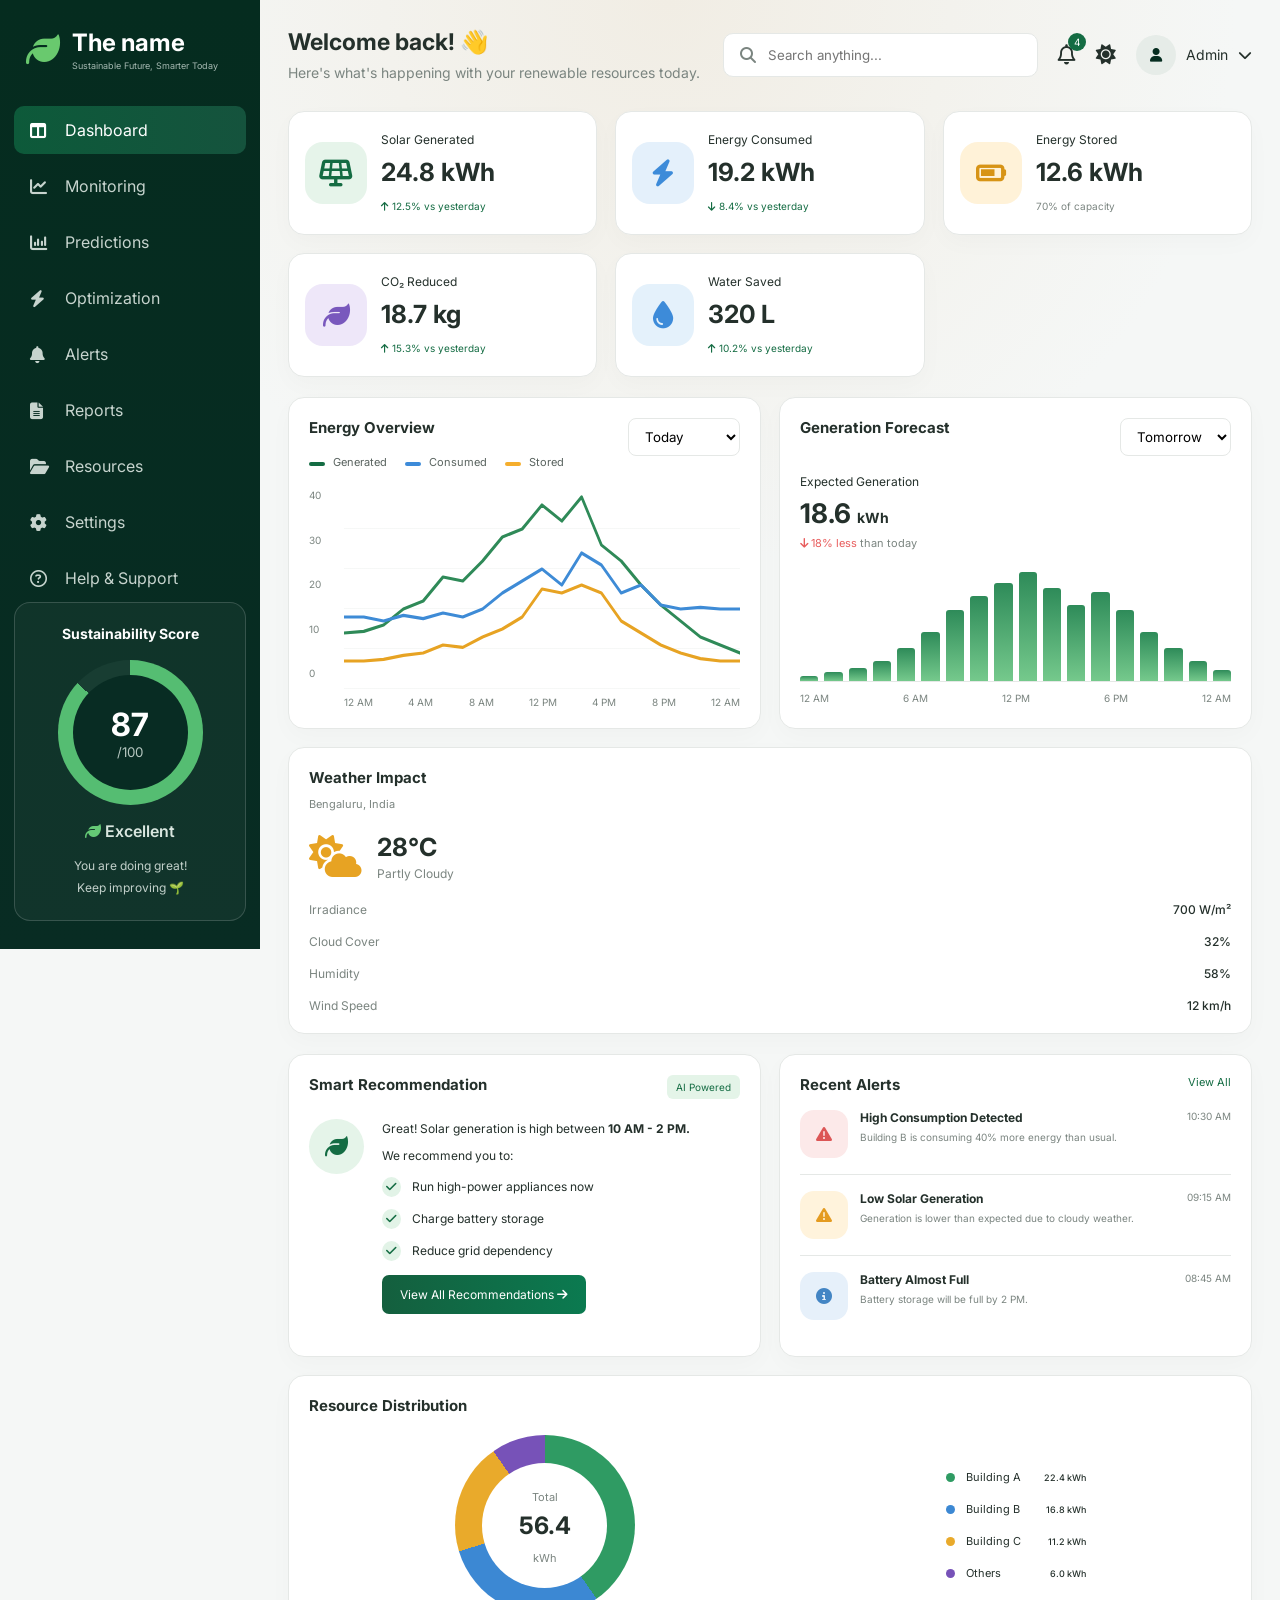
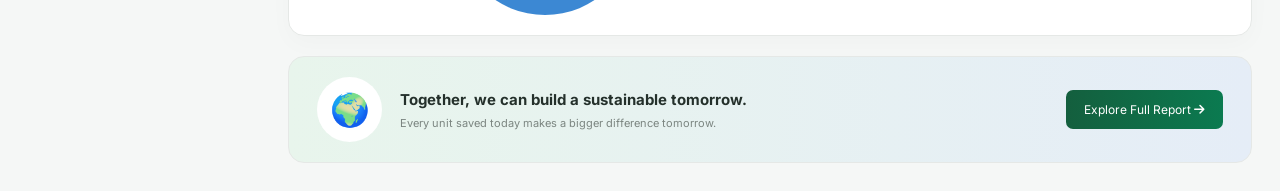
==== index.html @ 78ef34eb "First commit This is  our first commit" ====
<!DOCTYPE html>
<html lang="en">
<head>
  <meta charset="UTF-8">
  <meta name="viewport" content="width=device-width, initial-scale=1.0">

  <title>Dashboard</title>

  <link rel="preconnect" href="https://fonts.googleapis.com">
  <link rel="preconnect" href="https://fonts.gstatic.com" crossorigin>

  <link
    href="https://fonts.googleapis.com/css2?family=Inter:wght@400;500;600;700;800&display=swap"
    rel="stylesheet"
  >

  <link
    rel="stylesheet"
    href="https://cdnjs.cloudflare.com/ajax/libs/font-awesome/6.5.2/css/all.min.css"
  >

  <link rel="stylesheet" href="style.css">
</head>

<body>

  <!-- SIDEBAR -->
  <aside class="sidebar">

    <button class="close-sidebar" id="closeSidebar" aria-label="Close sidebar">
      <i class="fa-solid fa-xmark"></i>
    </button>

    <div class="logo">
      <div class="logo-icon">
        <i class="fa-solid fa-leaf"></i>
      </div>

      <div>
        <h2>The name</h2>
        <p>Sustainable Future, Smarter Today</p>
      </div>
    </div>

    <nav class="nav-menu">

      <a href="#" class="nav-item active">
        <i class="fa-solid fa-table-columns"></i>
        <span>Dashboard</span>
      </a>

      <a href="#" class="nav-item">
        <i class="fa-solid fa-chart-line"></i>
        <span>Monitoring</span>
      </a>

      <a href="#" class="nav-item">
        <i class="fa-solid fa-chart-column"></i>
        <span>Predictions</span>
      </a>

      <a href="#" class="nav-item">
        <i class="fa-solid fa-bolt"></i>
        <span>Optimization</span>
      </a>

      <a href="#" class="nav-item">
        <i class="fa-solid fa-bell"></i>
        <span>Alerts</span>
      </a>

      <a href="#" class="nav-item">
        <i class="fa-solid fa-file-lines"></i>
        <span>Reports</span>
      </a>

      <a href="#" class="nav-item">
        <i class="fa-solid fa-folder-open"></i>
        <span>Resources</span>
      </a>

      <a href="#" class="nav-item">
        <i class="fa-solid fa-gear"></i>
        <span>Settings</span>
      </a>

      <a href="#" class="nav-item">
        <i class="fa-regular fa-circle-question"></i>
        <span>Help & Support</span>
      </a>

    </nav>

    <div class="sustainability-card">

      <h3>Sustainability Score</h3>

      <div class="score-circle">
        <div class="score-inner">
          <span id="score">87</span>
          <small>/100</small>
        </div>
      </div>

      <div class="score-status">
        <i class="fa-solid fa-leaf"></i>
        Excellent
      </div>

      <p>
        You are doing great!<br>
        Keep improving 🌱
      </p>

    </div>

  </aside>


  <!-- MAIN CONTENT -->
  <main class="main-content">

    <!-- MOBILE CONTROLS -->
    <button class="mobile-menu-btn" id="openSidebar" aria-label="Open sidebar">
      <i class="fa-solid fa-bars"></i>
    </button>

    <!-- This overlay has NO active class by default -->
    <div class="sidebar-overlay" id="sidebarOverlay"></div>


    <!-- HEADER -->
    <header class="top-header">

      <div class="welcome-section">
        <h1>
          Welcome back!
          <span>👋</span>
        </h1>

        <p>
          Here's what's happening with your renewable resources today.
        </p>
      </div>


      <div class="header-actions">

        <div class="search-box">
          <i class="fa-solid fa-magnifying-glass"></i>
          <input type="text" placeholder="Search anything...">
        </div>


        <div class="icon-button notification">
          <i class="fa-regular fa-bell"></i>
          <span class="notification-count">4</span>
        </div>


        <div class="icon-button theme-icon">
          <i class="fa-solid fa-sun"></i>
        </div>


        <div class="profile">

          <div class="avatar">
            <i class="fa-solid fa-user"></i>
          </div>

          <span>Admin</span>

          <i class="fa-solid fa-chevron-down"></i>

        </div>

      </div>

    </header>


    <!-- STAT CARDS -->
    <section class="stats-grid">

      <div class="stat-card">

        <div class="stat-icon solar-icon">
          <i class="fa-solid fa-solar-panel"></i>
        </div>

        <div>
          <p>Solar Generated</p>
          <h2 id="solarGenerated">24.8 kWh</h2>

          <small class="positive">
            <i class="fa-solid fa-arrow-up"></i>
            12.5% vs yesterday
          </small>
        </div>

      </div>


      <div class="stat-card">

        <div class="stat-icon energy-icon">
          <i class="fa-solid fa-bolt"></i>
        </div>

        <div>
          <p>Energy Consumed</p>
          <h2 id="energyConsumed">19.2 kWh</h2>

          <small class="positive">
            <i class="fa-solid fa-arrow-down"></i>
            8.4% vs yesterday
          </small>
        </div>

      </div>


      <div class="stat-card">

        <div class="stat-icon storage-icon">
          <i class="fa-solid fa-battery-three-quarters"></i>
        </div>

        <div>
          <p>Energy Stored</p>
          <h2 id="energyStored">12.6 kWh</h2>

          <small>70% of capacity</small>
        </div>

      </div>


      <div class="stat-card">

        <div class="stat-icon carbon-icon">
          <i class="fa-solid fa-leaf"></i>
        </div>

        <div>
          <p>CO₂ Reduced</p>
          <h2 id="co2Reduced">18.7 kg</h2>

          <small class="positive">
            <i class="fa-solid fa-arrow-up"></i>
            15.3% vs yesterday
          </small>
        </div>

      </div>


      <div class="stat-card">

        <div class="stat-icon water-icon">
          <i class="fa-solid fa-droplet"></i>
        </div>

        <div>
          <p>Water Saved</p>
          <h2 id="waterSaved">320 L</h2>

          <small class="positive">
            <i class="fa-solid fa-arrow-up"></i>
            10.2% vs yesterday
          </small>
        </div>

      </div>

    </section>


    <!-- MIDDLE ROW -->
    <section class="dashboard-row">

      <!-- ENERGY OVERVIEW -->
      <div class="panel energy-overview">

        <div class="panel-header">

          <div>
            <h2>Energy Overview</h2>

            <div class="chart-legend">

              <span>
                <i class="legend generated"></i>
                Generated
              </span>

              <span>
                <i class="legend consumed"></i>
                Consumed
              </span>

              <span>
                <i class="legend stored"></i>
                Stored
              </span>

            </div>

          </div>

          <select>
            <option>Today</option>
            <option>Yesterday</option>
            <option>This Week</option>
          </select>

        </div>


        <div class="chart-placeholder">

          <div class="chart-y-axis">
            <span>40</span>
            <span>30</span>
            <span>20</span>
            <span>10</span>
            <span>0</span>
          </div>


          <div class="chart-area">

            <svg
              viewBox="0 0 600 250"
              preserveAspectRatio="none"
              class="energy-svg"
            >

              <polyline
                class="generated-line"
                points="
                0,180 30,178 60,170 90,150
                120,140 150,110 180,115 210,90
                240,60 270,50 300,20 330,40
                360,10 390,70 420,90 450,120
                480,145 510,165 540,185 570,195 600,205
                "
              />

              <polyline
                class="consumed-line"
                points="
                0,160 30,160 60,165 90,158
                120,162 150,155 180,160 210,150
                240,130 270,115 300,100 330,120
                360,80 390,95 420,130 450,120
                480,145 510,150 540,148 570,150 600,150
                "
              />

              <polyline
                class="stored-line"
                points="
                0,215 30,215 60,213 90,208
                120,205 150,195 180,198 210,185
                240,175 270,160 300,125 330,130
                360,120 390,130 420,165 450,180
                480,195 510,205 540,212 570,215 600,215
                "
              />

            </svg>

          </div>

        </div>


        <div class="chart-x-axis">
          <span>12 AM</span>
          <span>4 AM</span>
          <span>8 AM</span>
          <span>12 PM</span>
          <span>4 PM</span>
          <span>8 PM</span>
          <span>12 AM</span>
        </div>

      </div>


      <!-- FORECAST -->
      <div class="panel forecast-panel">

        <div class="panel-header">

          <h2>Generation Forecast</h2>

          <select>
            <option>Tomorrow</option>
            <option>Today</option>
          </select>

        </div>


        <p class="forecast-label">Expected Generation</p>

        <h1>18.6 <span>kWh</span></h1>

        <p class="forecast-warning">
          <i class="fa-solid fa-arrow-down"></i>
          18% less
          <span>than today</span>
        </p>


        <div class="bar-chart">

          <div class="bar" style="height: 5%"></div>
          <div class="bar" style="height: 8%"></div>
          <div class="bar" style="height: 12%"></div>
          <div class="bar" style="height: 18%"></div>
          <div class="bar" style="height: 30%"></div>
          <div class="bar" style="height: 45%"></div>
          <div class="bar" style="height: 65%"></div>
          <div class="bar" style="height: 78%"></div>
          <div class="bar" style="height: 90%"></div>
          <div class="bar" style="height: 100%"></div>
          <div class="bar" style="height: 85%"></div>
          <div class="bar" style="height: 70%"></div>
          <div class="bar" style="height: 82%"></div>
          <div class="bar" style="height: 65%"></div>
          <div class="bar" style="height: 45%"></div>
          <div class="bar" style="height: 30%"></div>
          <div class="bar" style="height: 18%"></div>
          <div class="bar" style="height: 10%"></div>

        </div>


        <div class="forecast-times">
          <span>12 AM</span>
          <span>6 AM</span>
          <span>12 PM</span>
          <span>6 PM</span>
          <span>12 AM</span>
        </div>

      </div>


      <!-- WEATHER -->
      <div class="panel weather-panel">

        <h2>Weather Impact</h2>

        <p class="location">Bengaluru, India</p>


        <div class="weather-main">

          <div class="weather-icon">
            <i class="fa-solid fa-cloud-sun"></i>
          </div>

          <div>
            <h1>28°C</h1>
            <p>Partly Cloudy</p>
          </div>

        </div>


        <div class="weather-details">

          <div>
            <span>Irradiance</span>
            <strong>700 W/m²</strong>
          </div>

          <div>
            <span>Cloud Cover</span>
            <strong>32%</strong>
          </div>

          <div>
            <span>Humidity</span>
            <strong>58%</strong>
          </div>

          <div>
            <span>Wind Speed</span>
            <strong>12 km/h</strong>
          </div>

        </div>

      </div>

    </section>


    <!-- LOWER GRID -->
    <section class="lower-grid">

      <!-- RECOMMENDATION -->
      <div class="panel recommendation-panel">

        <div class="panel-header">

          <h2>Smart Recommendation</h2>

          <span class="ai-badge">AI Powered</span>

        </div>


        <div class="recommendation-content">

          <div class="recommendation-icon">
            <i class="fa-solid fa-leaf"></i>
          </div>


          <div>

            <p class="recommendation-text">
              Great! Solar generation is high between
              <strong>10 AM - 2 PM.</strong>
            </p>

            <p>We recommend you to:</p>


            <ul>

              <li>
                <i class="fa-solid fa-check"></i>
                Run high-power appliances now
              </li>

              <li>
                <i class="fa-solid fa-check"></i>
                Charge battery storage
              </li>

              <li>
                <i class="fa-solid fa-check"></i>
                Reduce grid dependency
              </li>

            </ul>


            <button class="primary-button" id="recommendationButton">
              View All Recommendations
              <i class="fa-solid fa-arrow-right"></i>
            </button>

          </div>

        </div>

      </div>


      <!-- ALERTS -->
      <div class="panel alerts-panel">

        <div class="panel-header">

          <h2>Recent Alerts</h2>

          <a href="#">View All</a>

        </div>


        <div class="alert-item">

          <div class="alert-icon danger">
            <i class="fa-solid fa-triangle-exclamation"></i>
          </div>

          <div class="alert-info">
            <h3>High Consumption Detected</h3>
            <p>
              Building B is consuming 40% more energy than usual.
            </p>
          </div>

          <span>10:30 AM</span>

        </div>


        <div class="alert-item">

          <div class="alert-icon warning">
            <i class="fa-solid fa-triangle-exclamation"></i>
          </div>

          <div class="alert-info">
            <h3>Low Solar Generation</h3>
            <p>
              Generation is lower than expected due to cloudy weather.
            </p>
          </div>

          <span>09:15 AM</span>

        </div>


        <div class="alert-item">

          <div class="alert-icon info">
            <i class="fa-solid fa-circle-info"></i>
          </div>

          <div class="alert-info">
            <h3>Battery Almost Full</h3>
            <p>
              Battery storage will be full by 2 PM.
            </p>
          </div>

          <span>08:45 AM</span>

        </div>

      </div>


      <!-- RESOURCE DISTRIBUTION -->
      <div class="panel distribution-panel">

        <h2>Resource Distribution</h2>


        <div class="distribution-content">

          <div class="donut-chart">

            <div class="donut-center">
              <span>Total</span>
              <h2>56.4</h2>
              <small>kWh</small>
            </div>

          </div>


          <div class="distribution-list">

            <div>
              <span class="dot building-a"></span>
              <span>Building A</span>
              <strong>22.4 kWh</strong>
            </div>

            <div>
              <span class="dot building-b"></span>
              <span>Building B</span>
              <strong>16.8 kWh</strong>
            </div>

            <div>
              <span class="dot building-c"></span>
              <span>Building C</span>
              <strong>11.2 kWh</strong>
            </div>

            <div>
              <span class="dot others"></span>
              <span>Others</span>
              <strong>6.0 kWh</strong>
            </div>

          </div>

        </div>

      </div>

    </section>


    <!-- BOTTOM BANNER -->
    <section class="sustainability-banner">

      <div class="banner-icon">🌍</div>

      <div>

        <h2>
          Together, we can build a sustainable tomorrow.
        </h2>

        <p>
          Every unit saved today makes a bigger difference tomorrow.
        </p>

      </div>


      <button class="primary-button" id="reportButton">
        Explore Full Report
        <i class="fa-solid fa-arrow-right"></i>
      </button>

    </section>

  </main>


  <script src="script.js"></script>

</body>
</html>
---- style.css ----
/* ================= GLOBAL ================= */

* {
  margin: 0;
  padding: 0;
  box-sizing: border-box;
}

:root {
  --green: #146c43;
  --dark-green: #062d20;
  --light-green: #e9f8ef;
  --blue: #3d8bd9;
  --orange: #f5ae2d;
  --purple: #7958bd;
  --red: #e85d5d;
  --text: #24302b;
  --muted: #7b8580;
  --border: #e5e8e6;
  --background: #f5f7f6;
  --white: #ffffff;
}

html {
  scroll-behavior: smooth;
}

body {
  font-family: "Inter", sans-serif;
  background: var(--background);
  color: var(--text);
}

button,
input,
select {
  font-family: inherit;
}

a {
  text-decoration: none;
  color: inherit;
}


/* ================= SIDEBAR ================= */

.sidebar {
  width: 260px;
  min-height: 100vh;

  position: fixed;
  top: 0;
  left: 0;
  z-index: 1001;

  padding: 28px 14px;

  color: white;

  display: flex;
  flex-direction: column;

  background:
    linear-gradient(
      180deg,
      #052c1f,
      #082c23
    );

  overflow-y: auto;
}


/* ================= LOGO ================= */

.logo {
  display: flex;
  align-items: center;
  gap: 12px;

  padding: 0 12px;
  margin-bottom: 35px;
}

.logo-icon {
  font-size: 34px;
  color: #69c96e;
}

.logo h2 {
  font-size: 24px;
}

.logo p {
  font-size: 9px;
  color: #a6b9b2;
  margin-top: 3px;
}


/* ================= NAV ================= */

.nav-menu {
  display: flex;
  flex-direction: column;
  gap: 8px;
}

.nav-item {
  display: flex;
  align-items: center;
  gap: 15px;

  padding: 14px 16px;

  color: #c7d4ce;

  border-radius: 10px;

  transition:
    background 0.25s,
    color 0.25s;
}

.nav-item:hover {
  background: rgba(255, 255, 255, 0.08);
}

.nav-item.active {
  background:
    linear-gradient(
      90deg,
      #0d5a3a,
      #15533d
    );

  color: white;
}

.nav-item i {
  width: 20px;
  font-size: 17px;
}


/* ================= SCORE CARD ================= */

.sustainability-card {
  margin-top: auto;

  border: 1px solid rgba(255, 255, 255, 0.16);

  padding: 22px;

  border-radius: 16px;

  text-align: center;

  background: rgba(255, 255, 255, 0.04);
}

.sustainability-card h3 {
  font-size: 14px;
  margin-bottom: 18px;
}

.score-circle {
  width: 145px;
  height: 145px;

  margin: auto;

  border-radius: 50%;

  background:
    conic-gradient(
      #55bd72 0deg,
      #55bd72 313deg,
      #183d32 313deg,
      #183d32 360deg
    );

  display: grid;
  place-items: center;
}

.score-inner {
  width: 115px;
  height: 115px;

  background: #082c23;

  border-radius: 50%;

  display: flex;
  flex-direction: column;

  align-items: center;
  justify-content: center;
}

.score-inner span {
  font-size: 32px;
  font-weight: 700;
}

.score-inner small {
  color: #b6c7c0;
}

.score-status {
  margin-top: 16px;
  color: #d9e6df;
  font-weight: 600;
}

.score-status i {
  color: #65ca76;
}

.sustainability-card p {
  margin-top: 14px;

  color: #c2d0ca;

  font-size: 12px;
  line-height: 1.8;
}


/* ================= MAIN ================= */

.main-content {
  margin-left: 260px;

  min-height: 100vh;

  padding: 28px;

  background:
    radial-gradient(
      circle at 40% 0%,
      #f1ede4,
      transparent 30%
    ),
    var(--background);
}


/* ================= MOBILE SIDEBAR CONTROLS ================= */

.mobile-menu-btn,
.close-sidebar {
  display: none;
}

.sidebar-overlay {
  display: none;
}


/* ================= HEADER ================= */

.top-header {
  display: flex;
  justify-content: space-between;
  align-items: center;

  gap: 20px;

  margin-bottom: 30px;
}

.welcome-section h1 {
  font-size: 23px;
  margin-bottom: 8px;
}

.welcome-section p {
  color: var(--muted);
  font-size: 14px;
}

.header-actions {
  display: flex;
  align-items: center;
  gap: 20px;
}

.search-box {
  width: 315px;

  display: flex;
  align-items: center;

  gap: 12px;

  border: 1px solid var(--border);

  background: white;

  padding: 13px 16px;

  border-radius: 10px;
}

.search-box input {
  border: none;
  outline: none;

  width: 100%;

  font-family: inherit;
}

.search-box i {
  color: var(--muted);
}

.icon-button {
  position: relative;

  font-size: 20px;

  cursor: pointer;
}

.notification-count {
  position: absolute;

  top: -10px;
  right: -10px;

  width: 18px;
  height: 18px;

  background: var(--green);

  color: white;

  border-radius: 50%;

  font-size: 10px;

  display: grid;
  place-items: center;
}

.profile {
  display: flex;
  align-items: center;

  gap: 10px;

  font-size: 14px;
}

.avatar {
  width: 40px;
  height: 40px;

  border-radius: 50%;

  background: #e6ece8;

  display: grid;
  place-items: center;

  color: var(--dark-green);
}


/* ================= STAT CARDS ================= */

.stats-grid {
  display: grid;

  grid-template-columns:
    repeat(5, minmax(0, 1fr));

  gap: 18px;

  margin-bottom: 20px;
}

.stat-card {
  background: white;

  border: 1px solid var(--border);

  border-radius: 16px;

  padding: 20px 16px;

  display: flex;
  align-items: center;

  gap: 14px;

  min-height: 120px;

  box-shadow:
    0 8px 25px rgba(0, 0, 0, 0.025);
}

.stat-icon {
  width: 62px;
  height: 62px;

  flex-shrink: 0;

  border-radius: 18px;

  display: grid;
  place-items: center;

  font-size: 27px;
}

.solar-icon {
  background: #e6f4ea;
  color: var(--green);
}

.energy-icon {
  background: #e4f0fb;
  color: var(--blue);
}

.storage-icon {
  background: #fff2d8;
  color: #d79416;
}

.carbon-icon {
  background: #eee7f9;
  color: var(--purple);
}

.water-icon {
  background: #e4f1fb;
  color: var(--blue);
}

.stat-card p {
  font-size: 12px;
  margin-bottom: 10px;
}

.stat-card h2 {
  font-size: 25px;
  margin-bottom: 7px;
  white-space: nowrap;
}

.stat-card small {
  font-size: 10px;
  color: var(--muted);
}

.positive {
  color: var(--green) !important;
}


/* ================= PANELS ================= */

.panel {
  background: white;

  border: 1px solid var(--border);

  border-radius: 16px;

  padding: 20px;

  min-width: 0;

  box-shadow:
    0 8px 25px rgba(0, 0, 0, 0.025);
}

.panel h2 {
  font-size: 15px;
}

.panel-header {
  display: flex;
  justify-content: space-between;
  align-items: flex-start;

  gap: 12px;
}

.panel-header select {
  padding: 9px 12px;

  border-radius: 8px;

  border: 1px solid var(--border);

  background: white;

  font-family: inherit;
}


/* ================= DASHBOARD ROW ================= */

.dashboard-row {
  display: grid;

  grid-template-columns:
    minmax(0, 1.5fr)
    minmax(0, 1.15fr)
    minmax(240px, 0.72fr);

  gap: 18px;

  margin-bottom: 20px;
}


/* ================= ENERGY CHART ================= */

.chart-legend {
  display: flex;

  flex-wrap: wrap;
  gap: 18px;

  margin-top: 18px;

  font-size: 11px;

  color: #59635f;
}

.legend {
  width: 16px;
  height: 4px;

  border-radius: 5px;

  display: inline-block;

  margin-right: 5px;
}

.generated {
  background: var(--green);
}

.consumed {
  background: var(--blue);
}

.stored {
  background: var(--orange);
}

.chart-placeholder {
  height: 200px;

  margin-top: 20px;

  display: flex;
}

.chart-y-axis {
  width: 35px;

  display: flex;
  flex-direction: column;
  justify-content: space-between;

  color: var(--muted);

  font-size: 10px;

  padding-bottom: 10px;
}

.chart-area {
  flex: 1;

  min-width: 0;

  position: relative;

  background:
    repeating-linear-gradient(
      to bottom,
      transparent 0,
      transparent 39px,
      #edf0ee 40px
    );
}

.energy-svg {
  width: 100%;
  height: 100%;
}

.energy-svg polyline {
  fill: none;

  stroke-width: 4;

  stroke-linejoin: round;

  stroke-linecap: round;
}

.generated-line {
  stroke: #2f8a58;
}

.consumed-line {
  stroke: #3e8bd6;
}

.stored-line {
  stroke: #e7a323;
}

.chart-x-axis {
  display: flex;
  justify-content: space-between;

  font-size: 10px;

  color: var(--muted);

  padding-left: 35px;

  margin-top: 7px;
}


/* ================= FORECAST ================= */

.forecast-label {
  font-size: 12px;

  margin-top: 18px;

  color: var(--text);
}

.forecast-panel h1 {
  font-size: 27px;

  margin-top: 8px;
}

.forecast-panel h1 span {
  font-size: 14px;
}

.forecast-warning {
  margin-top: 6px;

  color: var(--red);

  font-size: 11px;
}

.forecast-warning span {
  color: var(--muted);
}

.bar-chart {
  height: 110px;

  display: flex;
  align-items: end;

  gap: 6px;

  margin-top: 22px;

  border-bottom: 1px solid var(--border);
}

.bar {
  flex: 1;

  min-width: 3px;

  background:
    linear-gradient(
      180deg,
      #2e8b59,
      #75c98c
    );

  border-radius: 3px 3px 0 0;
}

.forecast-times {
  display: flex;
  justify-content: space-between;

  margin-top: 10px;

  font-size: 10px;

  color: var(--muted);
}


/* ================= WEATHER ================= */

.location {
  font-size: 11px;

  color: var(--muted);

  margin-top: 10px;
}

.weather-main {
  display: flex;

  align-items: center;

  gap: 15px;

  margin: 20px 0;
}

.weather-icon {
  font-size: 42px;

  color: #e7a323;
}

.weather-main h1 {
  font-size: 25px;
}

.weather-main p {
  font-size: 12px;

  color: var(--muted);

  margin-top: 4px;
}

.weather-details {
  display: flex;
  flex-direction: column;

  gap: 17px;
}

.weather-details div {
  display: flex;
  justify-content: space-between;
  gap: 10px;

  font-size: 12px;

  color: var(--muted);
}

.weather-details strong {
  color: var(--text);
  font-weight: 500;
}


/* ================= LOWER GRID ================= */

.lower-grid {
  display: grid;

  grid-template-columns:
    minmax(0, 1.15fr)
    minmax(0, 1.1fr)
    minmax(0, 1.1fr);

  gap: 18px;

  margin-bottom: 20px;
}


/* ================= RECOMMENDATION ================= */

.ai-badge {
  background: #e4f4e8;

  color: var(--green);

  padding: 6px 9px;

  border-radius: 6px;

  font-size: 10px;

  white-space: nowrap;
}

.recommendation-content {
  display: flex;

  gap: 18px;

  margin-top: 20px;
}

.recommendation-icon {
  width: 55px;
  height: 55px;

  min-width: 55px;

  border-radius: 50%;

  background: #e5f4e9;

  color: var(--green);

  display: grid;
  place-items: center;

  font-size: 23px;
}

.recommendation-text {
  line-height: 1.6;

  font-size: 12px;

  margin-bottom: 10px;
}

.recommendation-content p {
  font-size: 12px;
}

.recommendation-content ul {
  list-style: none;

  margin: 14px 0;

  display: flex;
  flex-direction: column;

  gap: 12px;
}

.recommendation-content li {
  font-size: 12px;
}

.recommendation-content li i {
  color: var(--green);

  background: #e2f3e7;

  padding: 4px;

  border-radius: 50%;

  margin-right: 8px;
}


/* ================= BUTTON ================= */

.primary-button {
  border: none;

  background:
    linear-gradient(
      90deg,
      #145f3e,
      #0b7a50
    );

  color: white;

  padding: 12px 18px;

  border-radius: 7px;

  font-family: inherit;

  font-size: 12px;

  cursor: pointer;

  transition:
    transform 0.2s,
    box-shadow 0.2s;
}

.primary-button:hover {
  transform: translateY(-2px);

  box-shadow:
    0 8px 18px rgba(20, 95, 62, 0.2);
}


/* ================= ALERTS ================= */

.alerts-panel .panel-header a {
  font-size: 11px;

  color: var(--green);
}

.alert-item {
  display: grid;

  grid-template-columns:
    48px minmax(0, 1fr) auto;

  gap: 12px;

  padding: 16px 0;

  border-bottom: 1px solid var(--border);
}

.alert-item:last-child {
  border-bottom: none;
}

.alert-icon {
  width: 48px;
  height: 48px;

  border-radius: 14px;

  display: grid;
  place-items: center;
}

.alert-icon.danger {
  background: #fce9e9;
  color: #dc5656;
}

.alert-icon.warning {
  background: #fff3dc;
  color: #e49b20;
}

.alert-icon.info {
  background: #e6f0fa;
  color: #4385c4;
}

.alert-info h3 {
  font-size: 12px;
  margin-bottom: 5px;
}

.alert-info p {
  font-size: 10px;

  color: var(--muted);

  line-height: 1.5;
}

.alert-item > span {
  font-size: 10px;
  color: var(--muted);
  white-space: nowrap;
}


/* ================= DONUT ================= */

.distribution-content {
  display: flex;

  align-items: center;

  justify-content: space-around;

  gap: 20px;

  margin-top: 20px;
}

.donut-chart {
  width: 180px;
  height: 180px;

  flex-shrink: 0;

  border-radius: 50%;

  background:
    conic-gradient(
      #2f9b63 0deg 145deg,
      #3c88d3 145deg 253deg,
      #e9aa2b 253deg 325deg,
      #7752b8 325deg 360deg
    );

  position: relative;

  display: grid;
  place-items: center;
}

.donut-chart::before {
  content: "";

  width: 125px;
  height: 125px;

  background: white;

  border-radius: 50%;

  position: absolute;
}

.donut-center {
  z-index: 1;

  text-align: center;
}

.donut-center span,
.donut-center small {
  font-size: 11px;

  color: var(--muted);
}

.donut-center h2 {
  font-size: 24px;
  margin: 6px 0;
}

.distribution-list {
  display: flex;
  flex-direction: column;

  gap: 18px;

  font-size: 11px;
}

.distribution-list div {
  display: grid;

  grid-template-columns:
    12px minmax(70px, 1fr) auto;

  align-items: center;

  gap: 8px;
}

.distribution-list strong {
  font-size: 9px;
  font-weight: 500;
  white-space: nowrap;
}

.dot {
  width: 9px;
  height: 9px;

  border-radius: 50%;
}

.building-a {
  background: #2f9b63;
}

.building-b {
  background: #3c88d3;
}

.building-c {
  background: #e9aa2b;
}

.others {
  background: #7752b8;
}


/* ================= BOTTOM BANNER ================= */

.sustainability-banner {
  min-height: 100px;

  background:
    linear-gradient(
      90deg,
      #e8f5ec,
      #e5edf7
    );

  border: 1px solid var(--border);

  border-radius: 16px;

  padding: 20px 28px;

  display: flex;
  align-items: center;

  gap: 18px;
}

.banner-icon {
  width: 65px;
  height: 65px;

  flex-shrink: 0;

  background: white;

  border-radius: 50%;

  display: grid;
  place-items: center;

  font-size: 32px;
}

.sustainability-banner h2 {
  font-size: 15px;
}

.sustainability-banner p {
  font-size: 11px;

  color: var(--muted);

  margin-top: 7px;
}

.sustainability-banner button {
  margin-left: auto;
  white-space: nowrap;
}


/* ================= LAPTOP / TABLET ================= */

@media (max-width: 1350px) {

  .stats-grid {
    grid-template-columns:
      repeat(3, minmax(0, 1fr));
  }

  .dashboard-row {
    grid-template-columns:
      minmax(0, 1fr)
      minmax(0, 1fr);
  }

  .weather-panel {
    grid-column: span 2;
  }

  .lower-grid {
    grid-template-columns:
      minmax(0, 1fr)
      minmax(0, 1fr);
  }

  .distribution-panel {
    grid-column: span 2;
  }

}


@media (max-width: 950px) and (min-width: 701px) {

  .sidebar {
    width: 82px;
    padding: 20px 10px;
  }

  .sidebar .logo {
    justify-content: center;
    padding: 0;
  }

  .sidebar .logo h2,
  .sidebar .logo p,
  .sidebar .nav-item span,
  .sidebar .sustainability-card {
    display: none;
  }

  .nav-item {
    justify-content: center;
  }

  .main-content {
    margin-left: 82px;
  }

  .top-header {
    flex-direction: column;

    align-items: flex-start;

    gap: 20px;
  }

}


/* ================= MOBILE ================= */

@media (max-width: 700px) {

  body.sidebar-active {
    overflow: hidden;
  }


  /* SIDEBAR SLIDES IN FROM LEFT */

  .sidebar {
    width: min(82vw, 290px);

    transform: translateX(-110%);

    transition: transform 0.3s ease;

    z-index: 1001;

    box-shadow: 8px 0 30px rgba(0, 0, 0, 0.25);
  }

  .sidebar.sidebar-open {
    transform: translateX(0);
  }


  /* MOBILE OPEN BUTTON */

  .mobile-menu-btn {
    width: 46px;
    height: 46px;

    display: flex;
    align-items: center;
    justify-content: center;

    border: none;

    border-radius: 11px;

    background: white;

    color: var(--green);

    font-size: 20px;

    cursor: pointer;

    box-shadow:
      0 4px 15px rgba(0, 0, 0, 0.08);

    margin-bottom: 20px;
  }


  /* MOBILE CLOSE BUTTON */

  .close-sidebar {
    width: 40px;
    height: 40px;

    display: flex;
    align-items: center;
    justify-content: center;

    position: absolute;

    top: 18px;
    right: 18px;

    border: none;

    border-radius: 9px;

    background: rgba(255, 255, 255, 0.12);

    color: white;

    font-size: 20px;

    cursor: pointer;
  }


  /* OVERLAY IS MOBILE ONLY */

  .sidebar-overlay {
    display: block;

    position: fixed;

    inset: 0;

    z-index: 1000;

    background: rgba(0, 0, 0, 0.45);

    opacity: 0;

    pointer-events: none;

    transition: opacity 0.3s ease;
  }

  /* IMPORTANT:
     This is NOT called .active.
     Therefore it cannot conflict with nav-item.active.
  */

  .sidebar-overlay.overlay-open {
    opacity: 1;

    pointer-events: auto;
  }


  /* MAIN */

  .main-content {
    margin-left: 0;
    padding: 16px;
  }


  /* HEADER */

  .top-header {
    flex-direction: column;

    align-items: stretch;

    gap: 18px;

    margin-bottom: 24px;
  }

  .welcome-section h1 {
    font-size: 21px;
  }

  .header-actions {
    gap: 14px;
    flex-wrap: wrap;
  }

  .search-box {
    width: 100%;
    order: -1;
  }

  .profile {
    margin-left: auto;
  }


  /* CARDS */

  .stats-grid,
  .dashboard-row,
  .lower-grid {
    grid-template-columns: 1fr;
  }

  .weather-panel,
  .distribution-panel {
    grid-column: span 1;
  }

  .stat-card {
    min-height: 105px;
  }


  /* CHARTS */

  .energy-overview,
  .forecast-panel,
  .weather-panel {
    width: 100%;
  }

  .chart-placeholder {
    height: 190px;
  }

  .chart-x-axis {
    font-size: 8px;
  }


  /* RECOMMENDATION */

  .recommendation-content {
    flex-direction: column;
  }


  /* ALERTS */

  .alert-item {
    grid-template-columns:
      45px minmax(0, 1fr);
  }

  .alert-item > span {
    grid-column: 2;
  }


  /* DISTRIBUTION */

  .distribution-content {
    flex-direction: column;
    gap: 25px;
  }

  .distribution-list {
    width: 100%;
  }


  /* BANNER */

  .sustainability-banner {
    flex-wrap: wrap;

    padding: 20px;
  }

  .sustainability-banner button {
    margin-left: 0;
    width: 100%;
  }

}


/* ================= SMALL PHONES ================= */

@media (max-width: 420px) {

  .main-content {
    padding: 12px;
  }

  .stats-grid {
    gap: 12px;
  }

  .stat-card {
    padding: 16px 14px;
  }

  .stat-card h2 {
    font-size: 22px;
  }

  .stat-icon {
    width: 54px;
    height: 54px;
    font-size: 23px;
  }

  .panel {
    padding: 16px;
  }

  .header-actions {
    gap: 12px;
  }

  .theme-icon {
    display: none;
  }

  .profile {
    margin-left: 0;
  }

  .donut-chart {
    width: 160px;
    height: 160px;
  }

  .donut-chart::before {
    width: 110px;
    height: 110px;
  }

}
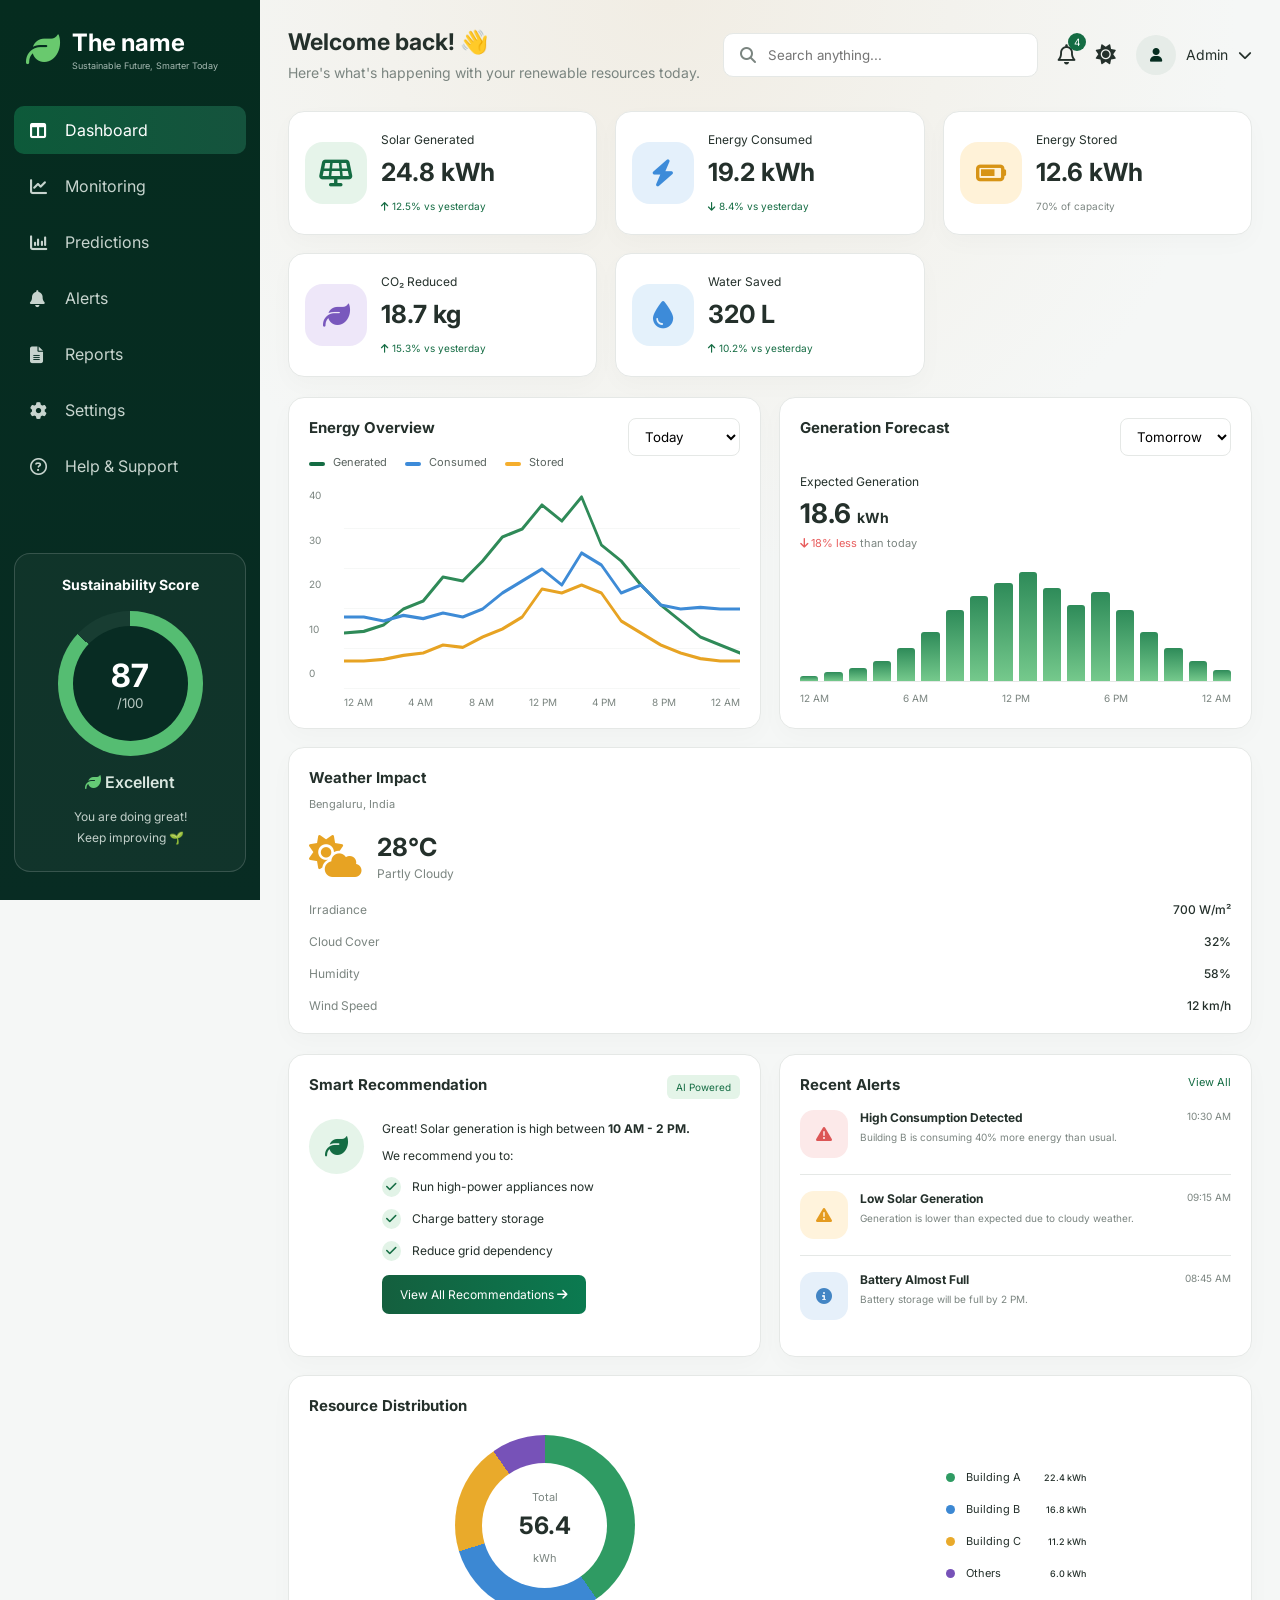
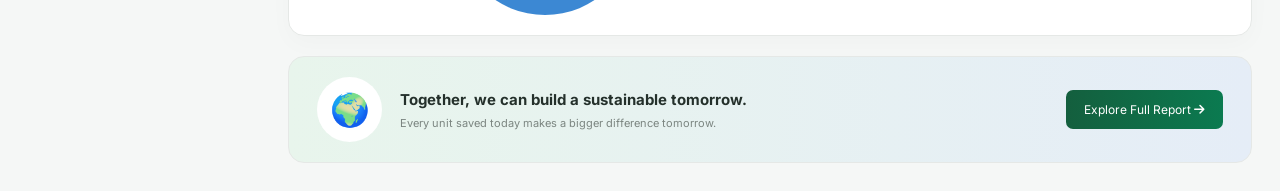
==== commit fe015c49: "Agent Host changes for agents/remove-resource-optimization-sidebar" ====
--- a/index.html
+++ b/index.html
@@ -1,4 +1,4 @@
-<!DOCTYPE html>
+﻿<!DOCTYPE html>
 <html lang="en">
 <head>
   <meta charset="UTF-8">
@@ -59,12 +59,7 @@
         <span>Predictions</span>
       </a>
 
-      <a href="#" class="nav-item">
-        <i class="fa-solid fa-bolt"></i>
-        <span>Optimization</span>
-      </a>
-
-      <a href="#" class="nav-item">
+<a href="#" class="nav-item">
         <i class="fa-solid fa-bell"></i>
         <span>Alerts</span>
       </a>
@@ -74,12 +69,7 @@
         <span>Reports</span>
       </a>
 
-      <a href="#" class="nav-item">
-        <i class="fa-solid fa-folder-open"></i>
-        <span>Resources</span>
-      </a>
-
-      <a href="#" class="nav-item">
+<a href="#" class="nav-item">
         <i class="fa-solid fa-gear"></i>
         <span>Settings</span>
       </a>
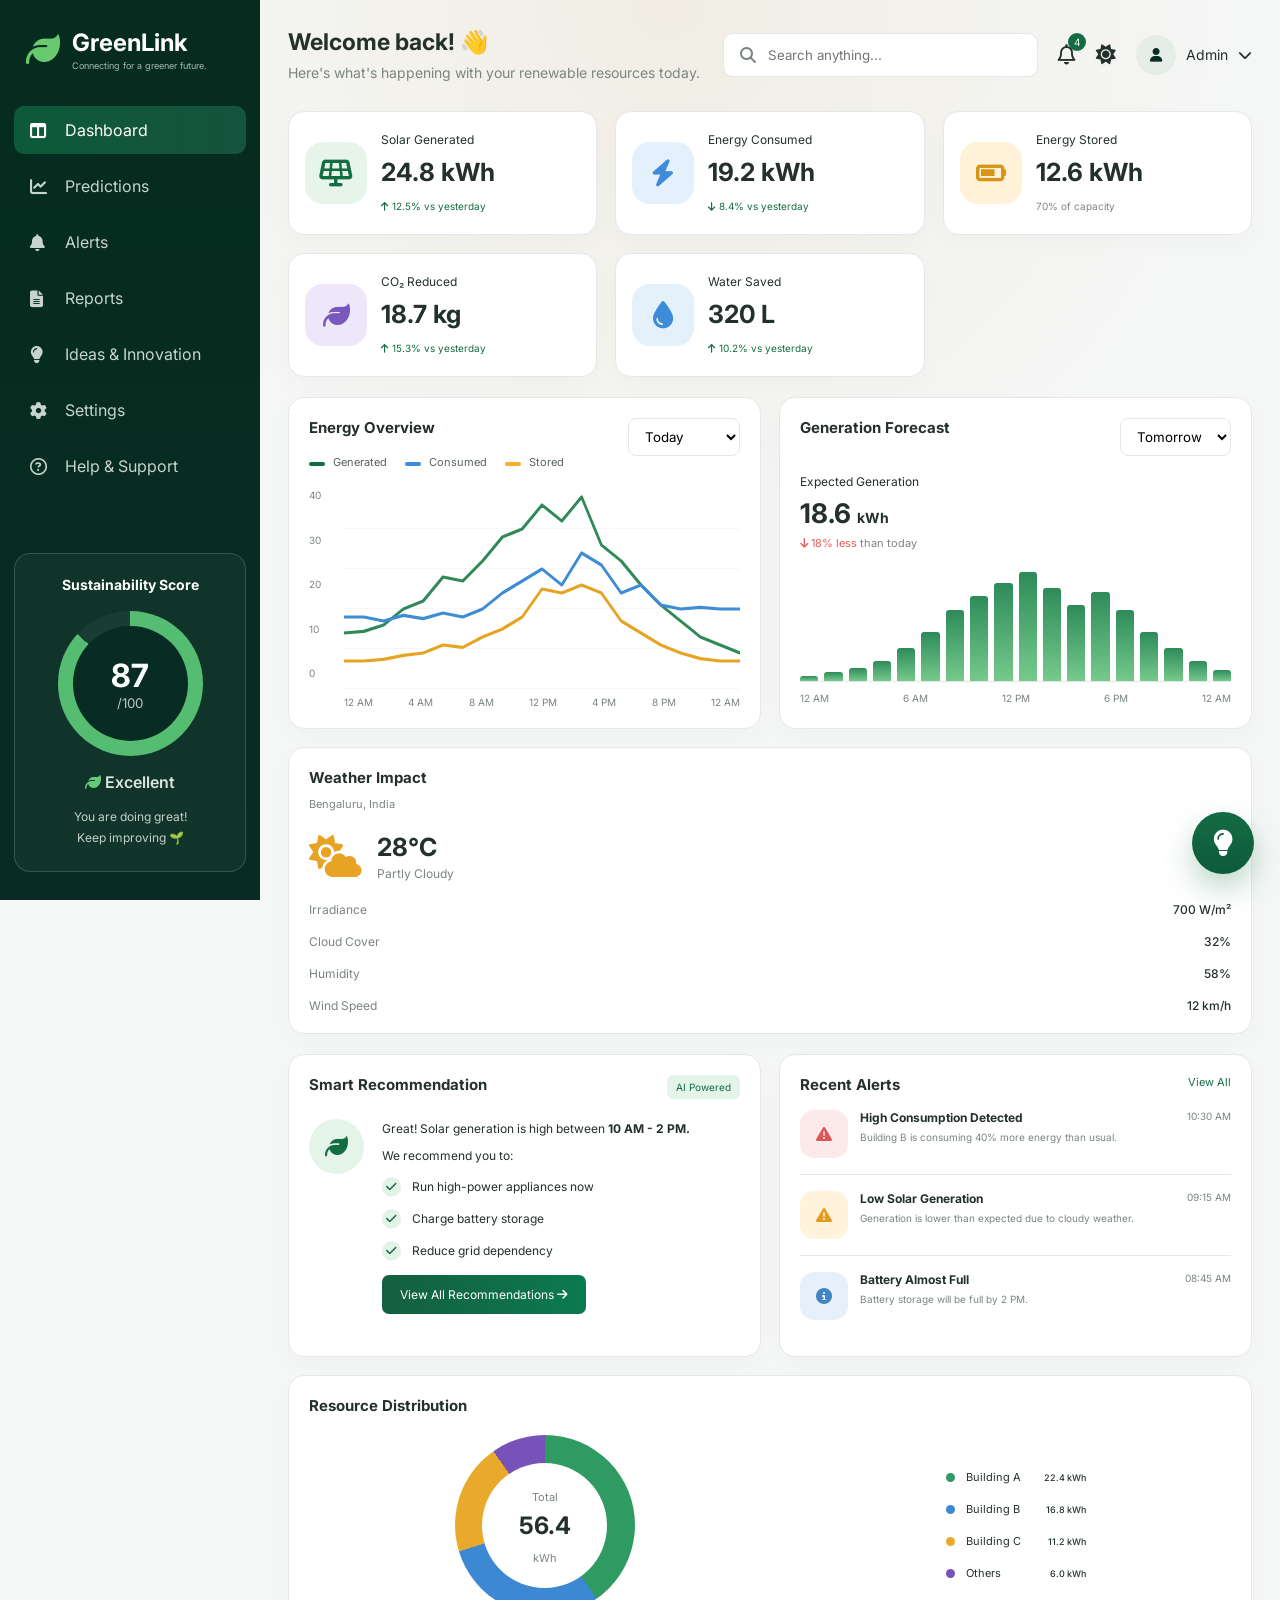
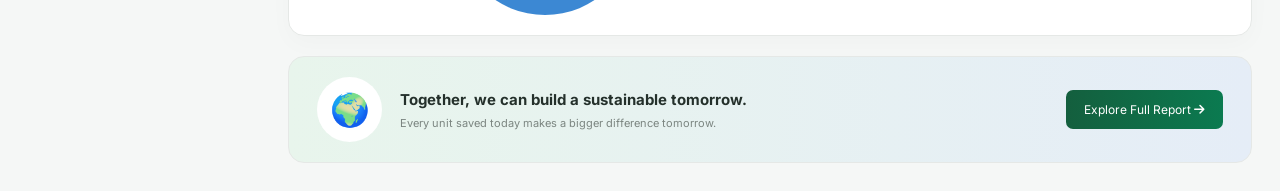
==== commit 720cc648: "APIs added" ====
--- a/index.html
+++ b/index.html
@@ -1,4 +1,4 @@
-﻿<!DOCTYPE html>
+<!DOCTYPE html>
 <html lang="en">
 <head>
   <meta charset="UTF-8">
@@ -37,44 +37,44 @@
       </div>
 
       <div>
-        <h2>The name</h2>
-        <p>Sustainable Future, Smarter Today</p>
+        <h2>GreenLink</h2>
+        <p>Connecting for a greener future.</p>
       </div>
     </div>
 
     <nav class="nav-menu">
 
-      <a href="#" class="nav-item active">
+      <a href="index.html" class="nav-item active">
         <i class="fa-solid fa-table-columns"></i>
         <span>Dashboard</span>
       </a>
 
-      <a href="#" class="nav-item">
+      <a href="predictions.html" class="nav-item">
         <i class="fa-solid fa-chart-line"></i>
-        <span>Monitoring</span>
-      </a>
-
-      <a href="#" class="nav-item">
-        <i class="fa-solid fa-chart-column"></i>
         <span>Predictions</span>
       </a>
 
-<a href="#" class="nav-item">
+      <a href="alerts.html" class="nav-item">
         <i class="fa-solid fa-bell"></i>
         <span>Alerts</span>
       </a>
 
-      <a href="#" class="nav-item">
+      <a href="reports.html" class="nav-item">
         <i class="fa-solid fa-file-lines"></i>
         <span>Reports</span>
       </a>
 
-<a href="#" class="nav-item">
+      <a href="ideas.html" class="nav-item">
+        <i class="fa-solid fa-lightbulb"></i>
+        <span>Ideas & Innovation</span>
+      </a>
+
+      <a href="settings.html" class="nav-item">
         <i class="fa-solid fa-gear"></i>
         <span>Settings</span>
       </a>
 
-      <a href="#" class="nav-item">
+      <a href="help.html" class="nav-item">
         <i class="fa-regular fa-circle-question"></i>
         <span>Help & Support</span>
       </a>
@@ -705,6 +705,9 @@
 
   </main>
 
+  <a class="floating-ideas-button" href="ideas.html" aria-label="Ideas & Innovation">
+    <i class="fa-solid fa-lightbulb"></i>
+  </a>
 
   <script src="script.js"></script>
 
--- a/style.css
+++ b/style.css
@@ -1152,6 +1152,985 @@
 }
 
 
+/* ================= PAGE LAYOUT EXTENSIONS ================= */
+
+.page-toolbar {
+  background: white;
+  border: 1px solid var(--border);
+  border-radius: 16px;
+  box-shadow: 0 8px 25px rgba(0, 0, 0, 0.025);
+  padding: 18px 20px;
+  margin-bottom: 20px;
+}
+
+.page-toolbar-grid {
+  display: flex;
+  align-items: center;
+  gap: 12px;
+  flex-wrap: wrap;
+}
+
+.page-toolbar-grid .search-box {
+  width: min(290px, 100%);
+  min-width: 180px;
+}
+
+.filter-group {
+  display: flex;
+  align-items: center;
+  gap: 12px;
+  flex-wrap: wrap;
+}
+
+.filter-group select,
+.filter-group input,
+.form-field input,
+.form-field select {
+  border: 1px solid var(--border);
+  border-radius: 10px;
+  background: white;
+  color: var(--text);
+  padding: 11px 12px;
+  font-family: inherit;
+  font-size: 13px;
+}
+
+.filter-group select,
+.form-field select {
+  min-width: 150px;
+}
+
+.summary-grid {
+  display: grid;
+  grid-template-columns: repeat(4, minmax(0, 1fr));
+  gap: 18px;
+  margin-bottom: 20px;
+}
+
+.summary-card {
+  background: white;
+  border: 1px solid var(--border);
+  border-radius: 16px;
+  padding: 18px 18px 16px;
+  box-shadow: 0 8px 25px rgba(0, 0, 0, 0.025);
+}
+
+.summary-card .summary-head {
+  display: flex;
+  align-items: center;
+  justify-content: space-between;
+  gap: 12px;
+  margin-bottom: 14px;
+}
+
+.summary-card .summary-icon {
+  width: 42px;
+  height: 42px;
+  border-radius: 12px;
+  display: grid;
+  place-items: center;
+  font-size: 18px;
+  background: #edf5f0;
+  color: var(--green);
+}
+
+.summary-card .summary-label {
+  font-size: 11px;
+  color: var(--muted);
+  text-transform: uppercase;
+  letter-spacing: 0.08em;
+}
+
+.summary-card .summary-value {
+  font-size: 27px;
+  font-weight: 700;
+  margin-top: 6px;
+}
+
+.summary-card .summary-foot {
+  font-size: 11px;
+  margin-top: 10px;
+  color: var(--muted);
+}
+
+.summary-card .summary-foot.positive {
+  color: var(--green);
+}
+
+.section-card {
+  background: white;
+  border: 1px solid var(--border);
+  border-radius: 16px;
+  box-shadow: 0 8px 25px rgba(0, 0, 0, 0.025);
+  padding: 20px;
+  margin-bottom: 20px;
+}
+
+.section-card-header {
+  display: flex;
+  justify-content: space-between;
+  align-items: center;
+  gap: 12px;
+  margin-bottom: 18px;
+}
+
+.section-card-header h2 {
+  font-size: 18px;
+}
+
+.section-card-header .section-actions {
+  display: flex;
+  align-items: center;
+  gap: 10px;
+  flex-wrap: wrap;
+}
+ 
+.coming-soon-panel {
+  min-height: 360px;
+  display: flex;
+  flex-direction: column;
+  align-items: center;
+  justify-content: center;
+  text-align: center;
+  padding: 32px 20px;
+  background: linear-gradient(180deg, #f4faf6, #ffffff);
+  border-radius: 18px;
+  border: 1px solid var(--border);
+}
+ 
+.coming-soon-icon {
+  width: 86px;
+  height: 86px;
+  display: grid;
+  place-items: center;
+  border-radius: 22px;
+  background: #ebf8ee;
+  color: var(--green);
+  font-size: 36px;
+  margin-bottom: 18px;
+}
+ 
+.coming-soon-badge {
+  display: inline-flex;
+  align-items: center;
+  border-radius: 999px;
+  padding: 7px 12px;
+  background: #eaf6ee;
+  color: var(--green);
+  font-size: 11px;
+  font-weight: 700;
+  letter-spacing: 0.08em;
+  text-transform: uppercase;
+  margin-bottom: 16px;
+}
+ 
+.coming-soon-panel h2 {
+  font-size: clamp(26px, 3vw, 36px);
+  margin-bottom: 10px;
+}
+ 
+.coming-soon-panel p {
+  max-width: 620px;
+  color: var(--muted);
+  font-size: 15px;
+  line-height: 1.7;
+  margin-bottom: 22px;
+}
+ 
+.alert-list {
+  display: flex;
+  flex-direction: column;
+  gap: 14px;
+}
+
+.alert-item-card {
+  display: grid;
+  grid-template-columns: 52px minmax(0, 1fr) auto;
+  gap: 14px;
+  align-items: center;
+  border: 1px solid var(--border);
+  border-radius: 14px;
+  padding: 16px 18px;
+  background: #fbfcfb;
+}
+
+.alert-item-card.unread {
+  border-left: 4px solid #2b8f5b;
+}
+
+.alert-item-card .alert-icon {
+  width: 50px;
+  height: 50px;
+  border-radius: 14px;
+  display: grid;
+  place-items: center;
+  font-size: 20px;
+}
+
+.alert-item-card .alert-icon.critical {
+  background: #f9e7e7;
+  color: #d74b4b;
+}
+
+.alert-item-card .alert-icon.warning {
+  background: #fff5de;
+  color: #d9981d;
+}
+
+.alert-item-card .alert-icon.info {
+  background: #eaf2ff;
+  color: #4a7fc9;
+}
+
+.alert-card-main {
+  min-width: 0;
+}
+
+.alert-row-top {
+  display: flex;
+  align-items: center;
+  gap: 8px;
+  flex-wrap: wrap;
+  margin-bottom: 8px;
+}
+
+.severity-badge,
+.status-badge {
+  display: inline-flex;
+  align-items: center;
+  justify-content: center;
+  border-radius: 999px;
+  padding: 5px 9px;
+  font-size: 10px;
+  font-weight: 600;
+  letter-spacing: 0.04em;
+  text-transform: uppercase;
+}
+
+.severity-badge.critical {
+  background: #fce4e4;
+  color: #d14b4b;
+}
+
+.severity-badge.warning {
+  background: #fff4d7;
+  color: #c78e1c;
+}
+
+.severity-badge.info {
+  background: #eaf3ff;
+  color: #4c7ec6;
+}
+
+.status-badge.unread {
+  background: #eaf6ee;
+  color: var(--green);
+}
+
+.status-badge.read {
+  background: #edf1f0;
+  color: var(--muted);
+}
+
+.alert-card-main h3 {
+  font-size: 15px;
+  margin-bottom: 5px;
+}
+
+.alert-card-main p {
+  font-size: 12px;
+  color: var(--muted);
+  line-height: 1.6;
+}
+
+.alert-meta {
+  display: flex;
+  align-items: center;
+  gap: 14px;
+  flex-wrap: wrap;
+  margin-top: 10px;
+  font-size: 11px;
+  color: var(--muted);
+}
+
+.alert-time {
+  white-space: nowrap;
+}
+
+.alert-actions {
+  display: flex;
+  flex-direction: column;
+  align-items: flex-end;
+  gap: 10px;
+}
+
+.ghost-button,
+.secondary-button {
+  border: 1px solid var(--border);
+  background: white;
+  color: var(--text);
+  padding: 9px 12px;
+  border-radius: 9px;
+  font-family: inherit;
+  font-size: 12px;
+  cursor: pointer;
+}
+
+.ghost-button {
+  color: var(--green);
+  border-color: #dfeae5;
+}
+
+.chart-grid {
+  display: grid;
+  grid-template-columns: repeat(2, minmax(0, 1fr));
+  gap: 18px;
+}
+
+.chart-panel {
+  min-height: 280px;
+}
+
+.chart-panel svg {
+  width: 100%;
+  height: 230px;
+  display: block;
+}
+
+.chart-legend-inline {
+  display: flex;
+  gap: 14px;
+  flex-wrap: wrap;
+  margin: 12px 0 0;
+  font-size: 11px;
+  color: var(--muted);
+}
+
+.legend-dot {
+  display: inline-block;
+  width: 10px;
+  height: 10px;
+  border-radius: 50%;
+  margin-right: 6px;
+}
+
+.chart-panel .panel-subtext {
+  color: var(--muted);
+  font-size: 12px;
+  margin-top: 10px;
+}
+
+.resource-list {
+  display: flex;
+  flex-direction: column;
+  gap: 16px;
+  margin-top: 16px;
+}
+
+.resource-item {
+  display: grid;
+  grid-template-columns: 100px 1fr auto;
+  gap: 12px;
+  align-items: center;
+}
+
+.resource-label {
+  font-size: 12px;
+  color: var(--muted);
+}
+
+.resource-bar {
+  height: 10px;
+  border-radius: 999px;
+  background: #edf2f0;
+  overflow: hidden;
+}
+
+.resource-bar span {
+  display: block;
+  height: 100%;
+  border-radius: inherit;
+  background: linear-gradient(90deg, #147a4b, #6ecf8a);
+}
+
+.resource-value {
+  font-size: 12px;
+  font-weight: 600;
+  color: var(--text);
+}
+
+.insights-list {
+  display: flex;
+  flex-direction: column;
+  gap: 12px;
+  margin-top: 10px;
+}
+
+.insight-item {
+  display: flex;
+  gap: 12px;
+  align-items: flex-start;
+  padding: 14px 12px;
+  border: 1px solid var(--border);
+  border-radius: 12px;
+  background: #f8faf9;
+}
+
+.insight-item i {
+  color: var(--green);
+  font-size: 15px;
+  margin-top: 3px;
+}
+
+.insight-item p {
+  color: var(--text);
+  font-size: 13px;
+  line-height: 1.6;
+}
+
+.settings-grid {
+  display: grid;
+  grid-template-columns: repeat(2, minmax(0, 1fr));
+  gap: 18px;
+}
+
+.settings-card {
+  background: white;
+  border: 1px solid var(--border);
+  border-radius: 16px;
+  box-shadow: 0 8px 25px rgba(0, 0, 0, 0.025);
+  padding: 20px;
+}
+
+.settings-card h3 {
+  font-size: 16px;
+  margin-bottom: 18px;
+}
+
+.form-group {
+  display: flex;
+  flex-direction: column;
+  gap: 8px;
+  margin-bottom: 16px;
+}
+
+.form-group label {
+  font-size: 12px;
+  color: var(--muted);
+}
+
+.form-row {
+  display: grid;
+  grid-template-columns: repeat(2, minmax(0, 1fr));
+  gap: 14px;
+}
+
+.toggle-list {
+  display: flex;
+  flex-direction: column;
+  gap: 18px;
+}
+
+.toggle-row {
+  display: flex;
+  align-items: center;
+  justify-content: space-between;
+  gap: 12px;
+  font-size: 13px;
+  color: var(--text);
+}
+
+.switch {
+  position: relative;
+  display: inline-block;
+  width: 48px;
+  height: 28px;
+}
+
+.switch input {
+  opacity: 0;
+  width: 0;
+  height: 0;
+}
+
+.switch-slider {
+  position: absolute;
+  inset: 0;
+  background: #dfe8e4;
+  border-radius: 999px;
+  transition: 0.25s ease;
+}
+
+.switch-slider::before {
+  content: "";
+  position: absolute;
+  width: 20px;
+  height: 20px;
+  left: 4px;
+  top: 4px;
+  background: white;
+  border-radius: 50%;
+  box-shadow: 0 2px 8px rgba(0, 0, 0, 0.12);
+  transition: 0.25s ease;
+}
+
+.switch input:checked + .switch-slider {
+  background: var(--green);
+}
+
+.switch input:checked + .switch-slider::before {
+  transform: translateX(20px);
+}
+
+.save-bar {
+  display: flex;
+  justify-content: flex-end;
+  margin-top: 20px;
+}
+
+.toast {
+  position: fixed;
+  right: 22px;
+  bottom: 22px;
+  background: #0d4933;
+  color: white;
+  padding: 12px 16px;
+  border-radius: 10px;
+  font-size: 13px;
+  box-shadow: 0 12px 30px rgba(0, 0, 0, 0.18);
+  opacity: 0;
+  transform: translateY(14px);
+  pointer-events: none;
+  transition: 0.25s ease;
+  z-index: 1300;
+}
+
+.toast.show {
+  opacity: 1;
+  transform: translateY(0);
+}
+
+.floating-ideas-button {
+  position: fixed;
+  right: 26px;
+  bottom: 26px;
+  width: 62px;
+  height: 62px;
+  border-radius: 50%;
+  background: linear-gradient(180deg, #146c43, #0d5a3a);
+  color: white;
+  display: grid;
+  place-items: center;
+  box-shadow: 0 14px 30px rgba(20, 108, 67, 0.28);
+  border: none;
+  z-index: 1200;
+  transition: transform 0.2s ease, box-shadow 0.2s ease;
+}
+
+.floating-ideas-button:hover {
+  transform: translateY(-2px);
+  box-shadow: 0 18px 36px rgba(20, 108, 67, 0.32);
+}
+
+.floating-ideas-button i {
+  font-size: 27px;
+}
+
+.floating-ideas-button::after {
+  content: "Ideas";
+  position: absolute;
+  right: 72px;
+  top: 50%;
+  transform: translateY(-50%);
+  background: rgba(9, 32, 24, 0.9);
+  color: white;
+  font-size: 11px;
+  padding: 8px 10px;
+  border-radius: 999px;
+  opacity: 0;
+  transition: opacity 0.2s ease;
+  white-space: nowrap;
+}
+
+.floating-ideas-button:hover::after {
+  opacity: 1;
+}
+
+.modal-backdrop {
+  position: fixed;
+  inset: 0;
+  background: rgba(11, 28, 22, 0.5);
+  display: none;
+  align-items: center;
+  justify-content: center;
+  padding: 20px;
+  z-index: 1400;
+}
+
+.modal-backdrop.open {
+  display: flex;
+}
+
+.support-modal {
+  width: min(520px, 100%);
+  background: white;
+  border-radius: 18px;
+  box-shadow: 0 20px 45px rgba(0, 0, 0, 0.18);
+  padding: 24px;
+}
+
+.modal-header {
+  display: flex;
+  justify-content: space-between;
+  align-items: center;
+  gap: 12px;
+  margin-bottom: 18px;
+}
+
+.modal-header h3 {
+  font-size: 20px;
+}
+
+.close-modal {
+  border: none;
+  background: #edf2f0;
+  color: var(--text);
+  width: 36px;
+  height: 36px;
+  border-radius: 50%;
+  cursor: pointer;
+  font-size: 16px;
+}
+
+.input-group {
+  display: flex;
+  flex-direction: column;
+  gap: 8px;
+  margin-bottom: 16px;
+}
+
+.input-group label {
+  font-size: 12px;
+  color: var(--muted);
+}
+
+.input-group input,
+.input-group textarea,
+.input-group select {
+  border: 1px solid var(--border);
+  border-radius: 10px;
+  background: white;
+  font-family: inherit;
+  padding: 11px 12px;
+  font-size: 13px;
+}
+
+.input-group textarea {
+  min-height: 110px;
+  resize: vertical;
+}
+
+.modal-actions {
+  display: flex;
+  justify-content: flex-end;
+  gap: 12px;
+  margin-top: 12px;
+}
+
+.help-search {
+  width: 100%;
+  padding: 18px 18px 18px 48px;
+  border: 1px solid var(--border);
+  border-radius: 14px;
+  background: white;
+  font-size: 15px;
+  font-family: inherit;
+  box-shadow: 0 8px 25px rgba(0, 0, 0, 0.025);
+}
+
+.help-search-wrap {
+  position: relative;
+  margin-bottom: 22px;
+}
+
+.help-search-wrap i {
+  position: absolute;
+  left: 18px;
+  top: 50%;
+  transform: translateY(-50%);
+  color: var(--muted);
+}
+
+.quick-help-grid {
+  display: grid;
+  grid-template-columns: repeat(3, minmax(0, 1fr));
+  gap: 18px;
+  margin-bottom: 20px;
+}
+
+.quick-help-card {
+  background: white;
+  border: 1px solid var(--border);
+  border-radius: 16px;
+  border-left: 4px solid var(--green);
+  padding: 18px 16px;
+  box-shadow: 0 8px 25px rgba(0, 0, 0, 0.025);
+}
+
+.quick-help-card i {
+  color: var(--green);
+  margin-bottom: 10px;
+  font-size: 21px;
+}
+
+.quick-help-card h3 {
+  font-size: 15px;
+  margin-bottom: 8px;
+}
+
+.quick-help-card p {
+  font-size: 12px;
+  color: var(--muted);
+  line-height: 1.6;
+}
+
+.faq-list {
+  display: flex;
+  flex-direction: column;
+  gap: 12px;
+}
+
+.faq-item {
+  border: 1px solid var(--border);
+  border-radius: 12px;
+  overflow: hidden;
+  background: white;
+}
+
+.faq-question {
+  width: 100%;
+  border: none;
+  background: transparent;
+  color: var(--text);
+  padding: 18px 16px;
+  font-size: 14px;
+  font-family: inherit;
+  display: flex;
+  align-items: center;
+  justify-content: space-between;
+  text-align: left;
+  cursor: pointer;
+}
+
+.faq-question i {
+  transition: transform 0.2s ease;
+}
+
+.faq-item.open .faq-question i {
+  transform: rotate(180deg);
+}
+
+.faq-answer {
+  max-height: 0;
+  overflow: hidden;
+  transition: max-height 0.25s ease;
+  background: #f9fbfa;
+}
+
+.faq-answer p {
+  padding: 0 16px 18px;
+  font-size: 13px;
+  color: var(--muted);
+  line-height: 1.7;
+}
+
+.support-actions {
+  display: flex;
+  gap: 14px;
+  flex-wrap: wrap;
+  margin-top: 16px;
+}
+
+.about-box {
+  font-size: 13px;
+  color: var(--muted);
+  line-height: 1.8;
+}
+
+.ideas-layout {
+  display: grid;
+  grid-template-columns: minmax(0, 1.7fr) minmax(280px, 0.9fr);
+  gap: 18px;
+}
+
+.ideas-card-list {
+  display: flex;
+  flex-direction: column;
+  gap: 14px;
+}
+
+.idea-card {
+  background: #fbfcfb;
+  border: 1px solid var(--border);
+  border-radius: 14px;
+  padding: 18px;
+}
+
+.idea-head {
+  display: flex;
+  justify-content: space-between;
+  align-items: flex-start;
+  gap: 12px;
+  margin-bottom: 10px;
+}
+
+.idea-head h3 {
+  font-size: 17px;
+  margin-bottom: 7px;
+}
+
+.idea-tags {
+  display: flex;
+  gap: 8px;
+  flex-wrap: wrap;
+  margin: 12px 0;
+}
+
+.idea-tag {
+  background: #edf5ef;
+  color: var(--green);
+  border-radius: 999px;
+  padding: 5px 10px;
+  font-size: 10px;
+  font-weight: 600;
+  letter-spacing: 0.04em;
+  text-transform: uppercase;
+}
+
+.idea-card p {
+  color: var(--muted);
+  font-size: 13px;
+  line-height: 1.7;
+}
+
+.idea-meta {
+  display: flex;
+  justify-content: space-between;
+  align-items: center;
+  flex-wrap: wrap;
+  gap: 12px;
+  margin-top: 16px;
+}
+
+.idea-score {
+  display: flex;
+  align-items: center;
+  gap: 10px;
+  color: var(--text);
+  font-size: 12px;
+  font-weight: 600;
+}
+
+.idea-score i {
+  color: var(--green);
+}
+
+.idea-status {
+  display: inline-flex;
+  align-items: center;
+  gap: 8px;
+  border-radius: 999px;
+  padding: 6px 10px;
+  font-size: 10px;
+  font-weight: 700;
+  text-transform: uppercase;
+  letter-spacing: 0.05em;
+}
+
+.idea-status.review {
+  background: #fff3d8;
+  color: #be7b1a;
+}
+
+.idea-status.approved {
+  background: #eaf6ee;
+  color: var(--green);
+}
+
+.idea-status.implemented {
+  background: #edf2fe;
+  color: #4567b4;
+}
+
+.idea-form {
+  display: flex;
+  flex-direction: column;
+  gap: 14px;
+}
+
+.idea-form .form-group {
+  margin-bottom: 0;
+}
+
+.idea-input,
+.idea-textarea,
+.idea-form select {
+  width: 100%;
+  border: 1px solid var(--border);
+  border-radius: 10px;
+  padding: 11px 12px;
+  font-family: inherit;
+  background: white;
+  color: var(--text);
+  font-size: 13px;
+}
+
+.idea-textarea {
+  min-height: 120px;
+  resize: vertical;
+}
+
+.idea-panel-metrics {
+  display: grid;
+  grid-template-columns: repeat(2, minmax(0, 1fr));
+  gap: 12px;
+  margin-top: 18px;
+}
+
+.idea-metric {
+  background: #f6faf7;
+  border: 1px solid var(--border);
+  border-radius: 12px;
+  padding: 14px;
+}
+
+.idea-metric small {
+  display: block;
+  color: var(--muted);
+  margin-bottom: 8px;
+  font-size: 10px;
+  text-transform: uppercase;
+  letter-spacing: 0.08em;
+}
+
+.idea-metric strong {
+  font-size: 22px;
+}
+
+@media (max-width: 1100px) {
+  .summary-grid {
+    grid-template-columns: repeat(2, minmax(0, 1fr));
+  }
+
+  .chart-grid,
+  .settings-grid,
+  .quick-help-grid,
+  .ideas-layout {
+    grid-template-columns: 1fr;
+  }
+}
+
+
 /* ================= LAPTOP / TABLET ================= */
 
 @media (max-width: 1350px) {
